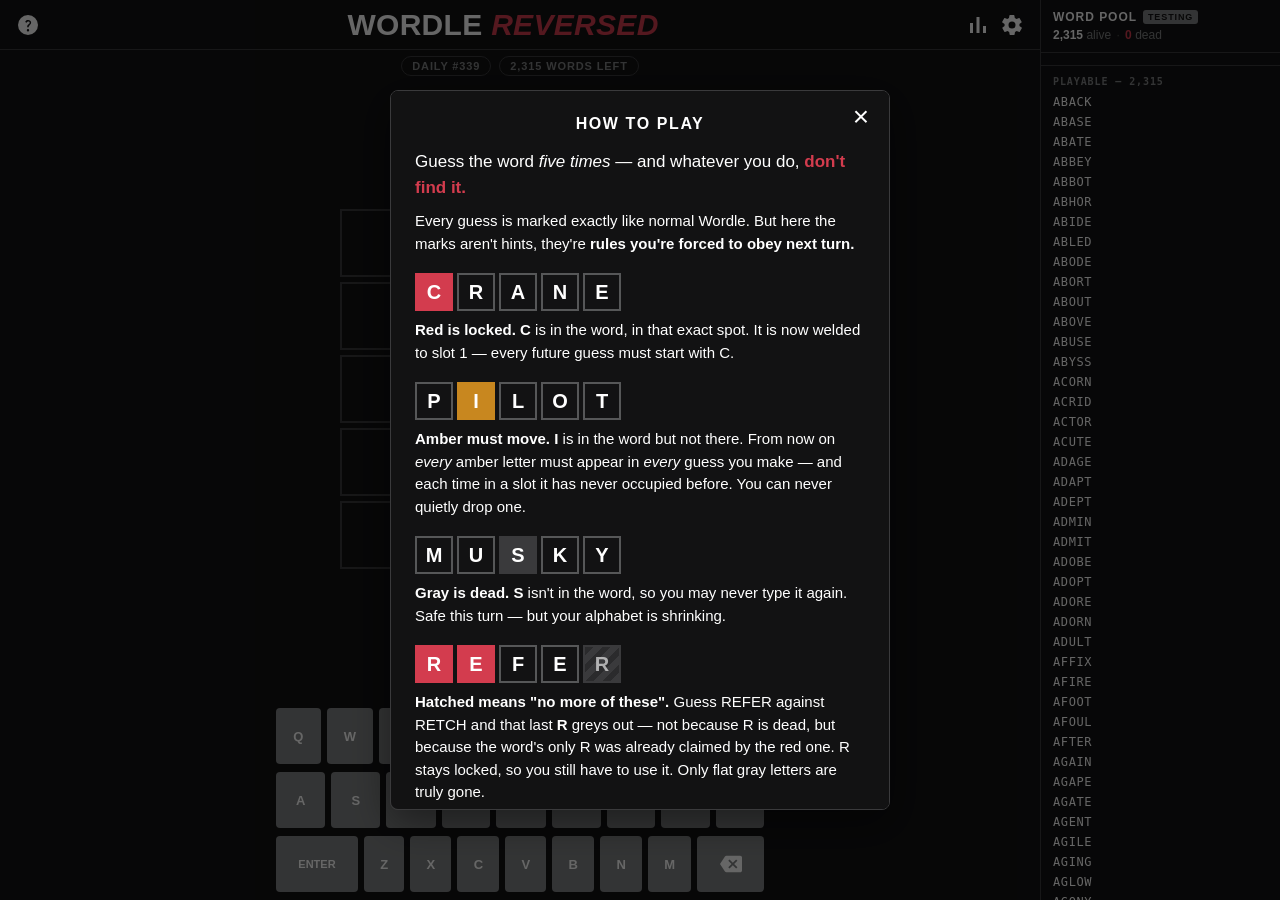
==== eng-us/index.html @ 9c708376 "Initial commit: OMRET, a reverse word game A Wordle clone with the win condition inverted: the goal " ====
<!DOCTYPE html>
<html lang="en-US" data-locale="en-US">
<head>
<meta charset="utf-8">
<meta name="viewport" content="width=device-width, initial-scale=1, viewport-fit=cover, maximum-scale=1">
<meta name="description" content="Wordle Reversed — the goal is to NOT find the word. Survive five guesses without being cornered into the answer.">
<meta name="theme-color" content="#121213">
<title>Wordle Reversed — OMRET</title>
<link rel="stylesheet" href="../css/style.css">
<link rel="alternate" hreflang="pt-BR" href="../pt-br/">
<link rel="alternate" hreflang="en-US" href="../eng-us/">
<link rel="icon" href="data:image/svg+xml,<svg xmlns='http://www.w3.org/2000/svg' viewBox='0 0 32 32'><rect width='32' height='32' rx='4' fill='%23d33c4e'/></svg>">
</head>
<body>

<header class="header">
  <button class="icon-btn" id="btn-help" data-i18n-aria="header.help" data-i18n-title="header.help">
    <svg viewBox="0 0 24 24" aria-hidden="true"><path d="M12 2a10 10 0 100 20 10 10 0 000-20zm0 16.5a1.2 1.2 0 110-2.4 1.2 1.2 0 010 2.4zm1.6-6.1c-.7.5-.9.8-.9 1.4v.4h-1.5v-.5c0-1.2.5-1.9 1.4-2.5.8-.6 1.1-.9 1.1-1.5 0-.7-.5-1.2-1.4-1.2-.8 0-1.4.4-1.7 1.2l-1.4-.6C9.6 7.6 10.6 7 12.1 7c1.7 0 3 1 3 2.5 0 1.2-.6 1.8-1.5 2.4z"/></svg>
  </button>

  <h1 class="title">WORDLE <span>REVERSED</span></h1>

  <div class="header-right">
    <button class="icon-btn" id="btn-stats" data-i18n-aria="header.stats" data-i18n-title="header.stats">
      <svg viewBox="0 0 24 24" aria-hidden="true"><path d="M4 20h3V10H4v10zm6.5 0h3V4h-3v16zm6.5 0h3v-7h-3v7z"/></svg>
    </button>
    <button class="icon-btn" id="btn-settings" data-i18n-aria="header.settings" data-i18n-title="header.settings">
      <svg viewBox="0 0 24 24" aria-hidden="true"><path d="M19.4 13a7.8 7.8 0 000-2l2.1-1.6a.5.5 0 00.1-.6l-2-3.5a.5.5 0 00-.6-.2l-2.5 1a7.3 7.3 0 00-1.7-1l-.4-2.6a.5.5 0 00-.5-.4h-4a.5.5 0 00-.5.4l-.4 2.6a7.3 7.3 0 00-1.7 1l-2.5-1a.5.5 0 00-.6.2l-2 3.5a.5.5 0 00.1.6L4.6 11a7.8 7.8 0 000 2l-2.1 1.6a.5.5 0 00-.1.6l2 3.5a.5.5 0 00.6.2l2.5-1a7.3 7.3 0 001.7 1l.4 2.6a.5.5 0 00.5.4h4a.5.5 0 00.5-.4l.4-2.6a7.3 7.3 0 001.7-1l2.5 1a.5.5 0 00.6-.2l2-3.5a.5.5 0 00-.1-.6L19.4 13zM12 15.5a3.5 3.5 0 110-7 3.5 3.5 0 010 7z"/></svg>
    </button>
  </div>
</header>

<main class="main">
  <div class="status-bar">
    <span class="status-pill" id="status-mode"></span>
    <span class="status-pill" id="status-pool" data-i18n-title="status.poolTitle"></span>
    <span class="pool-delta" id="pool-delta" hidden></span>
  </div>

  <div class="board-wrap">
    <div class="board" id="board" role="grid"></div>
  </div>
</main>

<div class="keyboard" id="keyboard" role="group"></div>

<aside class="wordpanel" id="wordpanel" hidden>
  <div class="wordpanel-head">
    <button class="wp-close" id="wp-close" data-i18n-aria="panel.close">&times;</button>
    <div class="wordpanel-title">
      <span data-i18n="panel.title"></span>
      <span class="wordpanel-tag" data-i18n="panel.tag"></span>
    </div>
    <div class="wordpanel-counts">
      <span class="wp-alive-n" id="wp-alive">0</span> <span data-i18n="panel.alive"></span>
      <span class="wp-sep">·</span>
      <span class="wp-dead-n" id="wp-dead">0</span> <span data-i18n="panel.dead"></span>
    </div>
  </div>
  <div class="wordpanel-list" id="wp-list"></div>
</aside>

<div class="doom-veil" id="doom-veil"></div>
<div class="toaster" id="toaster" role="status" aria-live="polite"></div>

<!-- ── How to play ─────────────────────────────────────────────────────── -->
<div class="modal-backdrop" id="modal-help" hidden>
  <div class="modal" role="dialog" aria-modal="true" aria-labelledby="help-title">
    <button class="modal-close" data-close aria-label="&times;">&times;</button>
    <h2 id="help-title" data-i18n="help.title"></h2>
    <p class="lede" data-i18n-html="help.lede"></p>
    <p data-i18n-html="help.intro"></p>

    <div class="rule">
      <div class="mini-row">
        <div class="mini locked">C</div><div class="mini">R</div><div class="mini">A</div><div class="mini">N</div><div class="mini">E</div>
      </div>
      <p data-i18n-html="help.rule.locked"></p>
    </div>

    <div class="rule">
      <div class="mini-row">
        <div class="mini">P</div><div class="mini required">I</div><div class="mini">L</div><div class="mini">O</div><div class="mini">T</div>
      </div>
      <p data-i18n-html="help.rule.required"></p>
    </div>

    <div class="rule">
      <div class="mini-row">
        <div class="mini">M</div><div class="mini">U</div><div class="mini banned">S</div><div class="mini">K</div><div class="mini">Y</div>
      </div>
      <p data-i18n-html="help.rule.banned"></p>
    </div>

    <div class="rule">
      <div class="mini-row">
        <div class="mini locked">R</div><div class="mini locked">E</div><div class="mini">F</div><div class="mini">E</div><div class="mini spent">R</div>
      </div>
      <p data-i18n-html="help.rule.spent"></p>
    </div>

    <h3 data-i18n="help.loseTitle"></h3>
    <ul class="how-lose">
      <li data-i18n-html="help.lose.found"></li>
      <li data-i18n-html="help.lose.cornered"></li>
    </ul>

    <h3 data-i18n="help.winTitle"></h3>
    <p data-i18n="help.win"></p>

    <p class="tip" data-i18n-html="help.tip"></p>
    <p class="fineprint" data-i18n="help.fineprint"></p>
    <button class="btn-primary" data-close data-i18n="help.cta"></button>
  </div>
</div>

<!-- ── Statistics ──────────────────────────────────────────────────────── -->
<div class="modal-backdrop" id="modal-stats" hidden>
  <div class="modal" role="dialog" aria-modal="true" aria-labelledby="stats-title">
    <button class="modal-close" data-close aria-label="&times;">&times;</button>
    <h2 id="stats-title" data-i18n="stats.title"></h2>

    <div class="stats-row" id="stats-row"></div>

    <h3 data-i18n="stats.distTitle"></h3>
    <p class="dist-note" data-i18n="stats.distNote"></p>
    <div class="dist" id="dist"></div>

    <div class="endgame" id="endgame" hidden>
      <div class="endgame-msg" id="endgame-msg"></div>
      <div class="endgame-actions">
        <div class="countdown" id="countdown" hidden>
          <div class="countdown-label" data-i18n="stats.nextPuzzle"></div>
          <div class="countdown-clock" id="countdown-clock">--:--:--</div>
        </div>
        <button class="btn-share" id="btn-share">
          <span data-i18n="stats.share"></span>
          <svg viewBox="0 0 24 24" aria-hidden="true"><path d="M18 16.1c-.8 0-1.5.3-2 .8l-7.1-4.2c.1-.2.1-.5.1-.7s0-.5-.1-.7L16 7.1c.5.5 1.2.8 2 .8a2.9 2.9 0 100-5.8 2.9 2.9 0 00-2.9 2.9c0 .2 0 .5.1.7L8.1 9.9c-.5-.5-1.2-.8-2-.8a2.9 2.9 0 100 5.8c.8 0 1.5-.3 2-.8l7.2 4.2c-.1.2-.1.4-.1.7 0 1.6 1.3 2.8 2.8 2.8s2.9-1.3 2.9-2.9-1.3-2.8-2.9-2.8z"/></svg>
        </button>
      </div>
      <button class="btn-secondary" id="btn-practice" data-i18n="stats.practice"></button>
    </div>
  </div>
</div>

<!-- ── Settings ────────────────────────────────────────────────────────── -->
<div class="modal-backdrop" id="modal-settings" hidden>
  <div class="modal" role="dialog" aria-modal="true" aria-labelledby="settings-title">
    <button class="modal-close" data-close aria-label="&times;">&times;</button>
    <h2 id="settings-title" data-i18n="settings.title"></h2>

    <div class="setting">
      <div>
        <div class="setting-name" data-i18n="settings.language"></div>
        <div class="setting-desc" data-i18n="settings.languageDesc"></div>
      </div>
      <div class="lang-switch" id="lang-switch"></div>
    </div>

    <div class="setting">
      <div><div class="setting-name" data-i18n="settings.dark"></div></div>
      <button class="switch" id="opt-dark" role="switch"><span></span></button>
    </div>

    <div class="setting">
      <div>
        <div class="setting-name" data-i18n="settings.pool"></div>
        <div class="setting-desc" data-i18n="settings.poolDesc"></div>
      </div>
      <button class="switch" id="opt-pool" role="switch"><span></span></button>
    </div>

    <div class="setting">
      <div>
        <div class="setting-name" data-i18n="settings.common"></div>
        <div class="setting-desc" data-i18n="settings.commonDesc"></div>
      </div>
      <button class="switch" id="opt-common" role="switch"><span></span></button>
    </div>

    <div class="setting">
      <div>
        <div class="setting-name" data-i18n="settings.strict"></div>
        <div class="setting-desc" data-i18n="settings.strictDesc"></div>
      </div>
      <button class="switch" id="opt-strict" role="switch"><span></span></button>
    </div>

    <div class="setting">
      <div>
        <div class="setting-name" data-i18n="settings.wordlist"></div>
        <div class="setting-desc" data-i18n="settings.wordlistDesc"></div>
      </div>
      <button class="switch" id="opt-wordlist" role="switch"><span></span></button>
    </div>

    <div class="setting">
      <div>
        <div class="setting-name" data-i18n="settings.contrast"></div>
        <div class="setting-desc" data-i18n="settings.contrastDesc"></div>
      </div>
      <button class="switch" id="opt-contrast" role="switch"><span></span></button>
    </div>

    <div class="setting">
      <div>
        <div class="setting-name" data-i18n="settings.practice"></div>
        <div class="setting-desc" data-i18n="settings.practiceDesc"></div>
      </div>
      <button class="switch" id="opt-practice" role="switch"><span></span></button>
    </div>

    <p class="fineprint" data-i18n="settings.fineprint"></p>
  </div>
</div>

<script type="module" src="../js/game.js"></script>
</body>
</html>
---- css/style.css ----
/* Wordle Reversed — visual clone of Wordle with an inverted mark palette.
   Red = locked (dangerous), amber = required, gray = spent but safe. */

:root {
  --bg: #121213;
  --fg: #ffffff;
  --fg-dim: #818384;
  --border: #3a3a3c;
  --border-strong: #565758;
  --tile-empty-border: #3a3a3c;
  --tile-filled-border: #565758;
  --key-bg: #818384;
  --key-fg: #ffffff;
  --modal-bg: #121213;
  --overlay: rgba(0, 0, 0, .6);

  /* Inverted marks */
  --locked: #d33c4e;      /* was green — now danger */
  --required: #c8871f;    /* was yellow — now obligation */
  --banned: #3a3a3c;      /* spent */

  --toast-bg: #ffffff;
  --toast-fg: #121213;

  --header-h: 50px;
  --keyboard-h: 200px;
}

:root[data-theme="light"] {
  --bg: #ffffff;
  --fg: #1a1a1b;
  --fg-dim: #787c7e;
  --border: #d3d6da;
  --border-strong: #878a8c;
  --tile-empty-border: #d3d6da;
  --tile-filled-border: #878a8c;
  --key-bg: #d3d6da;
  --key-fg: #1a1a1b;
  --modal-bg: #ffffff;
  --overlay: rgba(255, 255, 255, .7);
  --banned: #787c7e;
  --toast-bg: #1a1a1b;
  --toast-fg: #ffffff;
}

:root[data-contrast="high"] {
  --locked: #f5793a;
  --required: #85c0f9;
}

* { box-sizing: border-box; }

html, body {
  height: 100%;
  margin: 0;
  overflow: hidden;
}

body {
  background: var(--bg);
  color: var(--fg);
  font-family: "Helvetica Neue", Helvetica, Arial, sans-serif;
  display: flex;
  flex-direction: column;
  -webkit-tap-highlight-color: transparent;
  -webkit-font-smoothing: antialiased;
}

/* ── Header ──────────────────────────────────────────────────────────── */

.header {
  height: var(--header-h);
  flex: 0 0 auto;
  display: flex;
  align-items: center;
  justify-content: space-between;
  padding: 0 12px;
  border-bottom: 1px solid var(--border);
}

.title {
  font-family: "Helvetica Neue", Arial, sans-serif;
  font-weight: 700;
  font-size: clamp(18px, 5.5vw, 30px);
  letter-spacing: .01em;
  margin: 0;
  white-space: nowrap;
  pointer-events: none;
}

.title span {
  color: var(--locked);
  font-style: italic;
}

.header-right { display: flex; gap: 2px; }

.icon-btn {
  background: none;
  border: 0;
  padding: 4px;
  cursor: pointer;
  color: var(--fg);
  display: grid;
  place-items: center;
  border-radius: 4px;
}

.icon-btn:hover { background: color-mix(in srgb, var(--fg) 12%, transparent); }
.icon-btn svg { width: 24px; height: 24px; fill: currentColor; }

/* ── Main / board ────────────────────────────────────────────────────── */

.main {
  flex: 1 1 auto;
  display: flex;
  flex-direction: column;
  align-items: center;
  justify-content: center;
  min-height: 0;
  overflow: hidden;
}

.status-bar {
  display: flex;
  gap: 8px;
  align-items: center;
  padding: 6px 0 2px;
  flex: 0 0 auto;
}

.status-pill {
  font-size: 11px;
  font-weight: 700;
  letter-spacing: .08em;
  text-transform: uppercase;
  color: var(--fg-dim);
  border: 1px solid var(--border);
  border-radius: 999px;
  padding: 3px 10px;
}

/* The pool counter escalates as the trap closes: colour, weight, size and
   pulse all ramp up together so peripheral vision catches it. */
#status-pool {
  transition: color .3s, border-color .3s, background-color .3s, transform .2s;
}

#status-pool[data-level="caution"] {
  color: var(--required);
  border-color: color-mix(in srgb, var(--required) 55%, transparent);
}

#status-pool[data-level="warn"] {
  color: #fff;
  background: color-mix(in srgb, var(--required) 80%, transparent);
  border-color: var(--required);
}

#status-pool[data-level="danger"] {
  color: #fff;
  background: var(--locked);
  border-color: var(--locked);
  font-size: 12px;
  animation: pool-pulse 1.4s ease-in-out infinite;
}

#status-pool[data-level="critical"] {
  color: #fff;
  background: var(--locked);
  border-color: var(--locked);
  font-size: 13px;
  letter-spacing: .1em;
  padding: 4px 14px;
  animation: pool-pulse .7s ease-in-out infinite;
}

@keyframes pool-pulse {
  0%, 100% { box-shadow: 0 0 0 0 color-mix(in srgb, var(--locked) 70%, transparent); }
  50%      { box-shadow: 0 0 0 7px color-mix(in srgb, var(--locked) 0%, transparent); }
}

/* Bump the pill when the number changes. */
#status-pool.bump { animation: pool-bump .45s ease; }

@keyframes pool-bump {
  0%   { transform: scale(1); }
  35%  { transform: scale(1.22); }
  100% { transform: scale(1); }
}

/* "−1,983" floats up beside the pill, showing what the last guess destroyed. */
.pool-delta {
  font-size: 12px;
  font-weight: 700;
  color: var(--locked);
  animation: delta-float 1.6s ease forwards;
  pointer-events: none;
  white-space: nowrap;
}

.pool-delta[hidden] { display: none; }

@keyframes delta-float {
  0%   { opacity: 0; transform: translateY(4px); }
  15%  { opacity: 1; transform: translateY(0); }
  70%  { opacity: 1; transform: translateY(-2px); }
  100% { opacity: 0; transform: translateY(-10px); }
}

.status-pill.danger {
  color: var(--locked);
  border-color: var(--locked);
}

.board-wrap {
  flex: 1 1 auto;
  display: flex;
  align-items: center;
  justify-content: center;
  width: 100%;
  padding: 8px;
  min-height: 0;
  overflow: hidden;
}

.board {
  display: grid;
  grid-template-rows: repeat(var(--rows, 5), 1fr);
  gap: 5px;
  padding: 8px;
}

.row {
  display: grid;
  grid-template-columns: repeat(5, 1fr);
  gap: 5px;
}

.tile {
  width: 100%;
  aspect-ratio: 1;
  display: grid;
  place-items: center;
  font-size: clamp(20px, 7vw, 32px);
  font-weight: 700;
  text-transform: uppercase;
  line-height: 1;
  user-select: none;
  color: var(--fg);
  border: 2px solid var(--tile-empty-border);
  background: transparent;
  transition: border-color .1s, background-color .1s;
}

.tile[data-state="filled"] {
  border-color: var(--tile-filled-border);
  animation: pop .1s ease-in-out;
}

.tile[data-state="locked"]   { background: var(--locked);   border-color: var(--locked);   color: #fff; }
.tile[data-state="required"] { background: var(--required); border-color: var(--required); color: #fff; }
.tile[data-state="banned"]   { background: var(--banned);   border-color: var(--banned);   color: #fff; }

/* Gray, but the letter is NOT dead — it just has no further copies in the
   solution. Hatched so it can't be mistaken for an eliminated letter. */
.tile[data-state="spent"] {
  border-color: var(--banned);
  color: color-mix(in srgb, var(--fg) 62%, transparent);
  background:
    repeating-linear-gradient(
      -45deg,
      var(--banned) 0 6px,
      color-mix(in srgb, var(--banned) 62%, transparent) 6px 12px
    );
}

/* A green letter carried forward into a future row: pinned, uneditable. */
.tile[data-state="pinned"] {
  border-color: var(--locked);
  color: var(--locked);
  background: color-mix(in srgb, var(--locked) 14%, transparent);
  position: relative;
}

.tile[data-state="pinned"]::after {
  content: "";
  position: absolute;
  top: 3px; right: 3px;
  width: 5px; height: 5px;
  border-radius: 50%;
  background: var(--locked);
  opacity: .8;
}

@keyframes pop {
  from { transform: scale(.9); opacity: 0; }
  40%  { transform: scale(1.06); opacity: 1; }
  to   { transform: scale(1); }
}

.tile.flip { animation: flip .5s ease forwards; }

@keyframes flip {
  0%   { transform: rotateX(0); }
  45%  { transform: rotateX(90deg); }
  55%  { transform: rotateX(90deg); }
  100% { transform: rotateX(0); }
}

.row.shake { animation: shake .6s; }

@keyframes shake {
  10%, 90% { transform: translateX(-1px); }
  20%, 80% { transform: translateX(2px); }
  30%, 50%, 70% { transform: translateX(-4px); }
  40%, 60% { transform: translateX(4px); }
}

.tile.bounce { animation: bounce .8s; }

@keyframes bounce {
  0%, 20%   { transform: translateY(0); }
  40%       { transform: translateY(-24px); }
  50%       { transform: translateY(4px); }
  60%       { transform: translateY(-12px); }
  80%       { transform: translateY(2px); }
  100%      { transform: translateY(0); }
}

/* ── Keyboard ────────────────────────────────────────────────────────── */

.keyboard {
  flex: 0 0 auto;
  height: var(--keyboard-h);
  display: flex;
  flex-direction: column;
  justify-content: flex-start;
  gap: 8px;
  padding: 8px 6px max(8px, env(safe-area-inset-bottom));
  max-width: 500px;
  width: 100%;
  margin: 0 auto;
}

.kb-row {
  display: flex;
  gap: 6px;
  justify-content: center;
  flex: 1 1 0;
  touch-action: manipulation;
}

.key {
  flex: 1 1 auto;
  min-width: 0;
  border: 0;
  border-radius: 4px;
  background: var(--key-bg);
  color: var(--key-fg);
  font-family: inherit;
  font-weight: 700;
  font-size: clamp(11px, 3.4vw, 13px);
  text-transform: uppercase;
  cursor: pointer;
  user-select: none;
  display: grid;
  place-items: center;
  transition: background-color .15s, color .15s, opacity .15s;
}

.key.wide { flex: 1.6 1 auto; font-size: 11px; }
.key:active { transform: scale(.96); }
.key svg { width: 22px; height: 22px; fill: currentColor; }

.key[data-state="locked"]   { background: var(--locked);   color: #fff; }
.key[data-state="required"] { background: var(--required); color: #fff; }

.key[data-state="banned"] {
  background: var(--banned);
  color: color-mix(in srgb, #fff 45%, transparent);
  position: relative;
}

/* Pressing a dead letter: the key refuses, flashing danger-red and shaking.
   Nothing is entered into the row. */
.key.reject {
  animation: key-reject .4s ease;
  z-index: 1;
}

@keyframes key-reject {
  0%   { transform: translateX(0);    background-color: var(--locked); box-shadow: 0 0 0 3px var(--locked); }
  20%  { transform: translateX(-5px); background-color: var(--locked); box-shadow: 0 0 0 3px var(--locked); }
  40%  { transform: translateX(5px);  background-color: var(--locked); box-shadow: 0 0 0 3px var(--locked); }
  60%  { transform: translateX(-3px); background-color: var(--locked); box-shadow: 0 0 0 2px var(--locked); }
  80%  { transform: translateX(3px);  background-color: var(--locked); box-shadow: 0 0 0 1px var(--locked); }
  100% { transform: translateX(0);    background-color: var(--banned); box-shadow: none; }
}

/* The row flinches too, so the cue is visible even when the player's eyes are
   on the board rather than the keyboard. */
.row.reject { animation: row-reject .3s ease; }

@keyframes row-reject {
  0%, 100% { transform: translateX(0); }
  25%      { transform: translateX(-3px); }
  75%      { transform: translateX(3px); }
}

.key[data-state="banned"]::after {
  content: "";
  position: absolute;
  left: 18%; right: 18%;
  height: 2px;
  background: currentColor;
  opacity: .7;
  transform: rotate(-12deg);
}

/* ── The trap closing ────────────────────────────────────────────────── */

/* Red closes in from the edges as the forced word is spelled out. */
.doom-veil {
  position: fixed;
  inset: 0;
  z-index: 20;
  pointer-events: none;
  opacity: 0;
  transition: opacity 1.1s ease;
  background: radial-gradient(
    ellipse at center,
    transparent 30%,
    color-mix(in srgb, var(--locked) 12%, transparent) 62%,
    color-mix(in srgb, var(--locked) 52%, transparent) 100%
  );
}

.doom-veil.on { opacity: 1; }

/* Each letter is slammed into place. */
.tile.slam { animation: slam .3s cubic-bezier(.2, .8, .3, 1.3); }

@keyframes slam {
  0%   { transform: scale(2.4); opacity: 0; filter: blur(3px); }
  55%  { transform: scale(.88); opacity: 1; filter: blur(0); }
  75%  { transform: scale(1.06); }
  100% { transform: scale(1); }
}

/* The board takes the hit. */
.board.jolt { animation: jolt .17s ease; }

@keyframes jolt {
  0%, 100% { transform: translateY(0); }
  35%      { transform: translateY(4px); }
  70%      { transform: translateY(-3px); }
}

/* Then the letters turn, one by one. */
.tile.doom {
  background: var(--locked);
  border-color: var(--locked);
  color: #fff;
  animation: doom-turn .42s ease;
  box-shadow: 0 0 20px color-mix(in srgb, var(--locked) 65%, transparent);
}

@keyframes doom-turn {
  0%   { transform: rotateX(0); }
  50%  { transform: rotateX(90deg); }
  100% { transform: rotateX(0); }
}

.row.doom-pulse { animation: doom-pulse 1.15s ease-in-out 2; }

@keyframes doom-pulse {
  0%, 100% { transform: scale(1);     filter: brightness(1); }
  50%      { transform: scale(1.045); filter: brightness(1.4); }
}

/* ── Toasts ──────────────────────────────────────────────────────────── */

.toaster {
  position: fixed;
  top: calc(var(--header-h) + 12px);
  left: 50%;
  transform: translateX(-50%);
  display: flex;
  flex-direction: column;
  align-items: center;
  gap: 8px;
  z-index: 40;
  pointer-events: none;
  width: max-content;
  max-width: min(90vw, 420px);
}

.toast {
  background: var(--toast-bg);
  color: var(--toast-fg);
  font-size: 14px;
  font-weight: 700;
  padding: 12px 16px;
  border-radius: 4px;
  text-align: center;
  animation: toast-in .12s ease;
  box-shadow: 0 4px 18px rgba(0, 0, 0, .35);
}

.toast.fade { opacity: 0; transition: opacity .3s; }
.toast b { color: var(--locked); }

@keyframes toast-in {
  from { opacity: 0; transform: translateY(-6px); }
  to   { opacity: 1; transform: none; }
}

/* ── Modals ──────────────────────────────────────────────────────────── */

.modal-backdrop {
  position: fixed;
  inset: 0;
  background: var(--overlay);
  display: grid;
  place-items: center;
  z-index: 50;
  padding: 16px;
  animation: fade-in .15s ease;
}

.modal-backdrop[hidden] { display: none; }

@keyframes fade-in { from { opacity: 0; } to { opacity: 1; } }

.modal {
  background: var(--modal-bg);
  color: var(--fg);
  border: 1px solid var(--border);
  border-radius: 8px;
  width: min(500px, 100%);
  max-height: min(90vh, 720px);
  overflow-y: auto;
  padding: 16px 24px 28px;
  position: relative;
  animation: modal-in .2s cubic-bezier(.2, .9, .3, 1.2);
  box-shadow: 0 12px 40px rgba(0, 0, 0, .45);
}

@keyframes modal-in {
  from { opacity: 0; transform: translateY(24px) scale(.97); }
  to   { opacity: 1; transform: none; }
}

.modal-close {
  position: absolute;
  top: 8px; right: 12px;
  background: none;
  border: 0;
  color: var(--fg);
  font-size: 28px;
  line-height: 1;
  cursor: pointer;
  padding: 4px 8px;
}

.modal h2 {
  text-align: center;
  font-size: 16px;
  letter-spacing: .1em;
  text-transform: uppercase;
  margin: 8px 0 16px;
}

.modal h3 {
  font-size: 13px;
  letter-spacing: .08em;
  text-transform: uppercase;
  margin: 22px 0 8px;
  border-top: 1px solid var(--border);
  padding-top: 14px;
}

.modal p, .modal li { font-size: 15px; line-height: 1.5; margin: 10px 0; }

.lede { font-size: 17px !important; font-weight: 500; }
.lede strong { color: var(--locked); }

.rule { margin: 18px 0; }
.rule p { margin: 8px 0 0; }

.mini-row { display: flex; gap: 4px; }

.mini {
  width: 38px; height: 38px;
  display: grid;
  place-items: center;
  font-weight: 700;
  font-size: 20px;
  border: 2px solid var(--tile-filled-border);
}

.mini.locked   { background: var(--locked);   border-color: var(--locked);   color: #fff; }
.mini.required { background: var(--required); border-color: var(--required); color: #fff; }
.mini.banned   { background: var(--banned);   border-color: var(--banned);   color: #fff; }

.mini.spent {
  border-color: var(--banned);
  color: color-mix(in srgb, var(--fg) 62%, transparent);
  background: repeating-linear-gradient(
    -45deg,
    var(--banned) 0 6px,
    color-mix(in srgb, var(--banned) 62%, transparent) 6px 12px
  );
}

.how-lose { padding-left: 20px; margin: 8px 0; }
.how-lose li { margin: 8px 0; }

.tip {
  border-left: 3px solid var(--required);
  padding-left: 12px;
  color: var(--fg-dim);
}

.fineprint { font-size: 12px !important; color: var(--fg-dim); text-align: center; }

.btn-primary, .btn-secondary, .btn-share {
  display: block;
  width: 100%;
  margin-top: 16px;
  padding: 14px;
  border: 0;
  border-radius: 4px;
  font-family: inherit;
  font-size: 15px;
  font-weight: 700;
  text-transform: uppercase;
  letter-spacing: .05em;
  cursor: pointer;
  background: var(--locked);
  color: #fff;
}

.btn-secondary { background: transparent; color: var(--fg-dim); border: 1px solid var(--border); }

.btn-share {
  width: auto;
  margin: 0;
  display: inline-flex;
  align-items: center;
  gap: 8px;
  padding: 14px 22px;
}

.btn-share svg { width: 18px; height: 18px; fill: currentColor; }

/* ── Stats ───────────────────────────────────────────────────────────── */

.stats-row { display: flex; justify-content: center; gap: 4px; }

.stat { flex: 1; text-align: center; }
.stat-num { font-size: 32px; font-weight: 400; line-height: 1.1; }
.stat-label { font-size: 12px; line-height: 1.2; color: var(--fg-dim); }

.dist-note { font-size: 12px !important; color: var(--fg-dim); margin-top: -4px !important; }
.dist { display: flex; flex-direction: column; gap: 4px; }

.dist-line { display: flex; align-items: center; gap: 6px; font-size: 14px; }
.dist-line > span:first-child { width: 14px; text-align: right; }

.dist-bar {
  background: var(--border);
  color: #fff;
  font-weight: 700;
  font-size: 13px;
  padding: 2px 8px;
  min-width: 22px;
  text-align: right;
  transition: width .4s ease;
}

.dist-bar.current { background: var(--locked); }

.endgame { border-top: 1px solid var(--border); margin-top: 20px; padding-top: 16px; }

.endgame-msg {
  text-align: center;
  font-size: 15px;
  line-height: 1.5;
  margin-bottom: 14px;
}

.endgame-msg strong { color: var(--locked); text-transform: uppercase; letter-spacing: .05em; }

.endgame-actions {
  display: flex;
  align-items: center;
  justify-content: center;
  gap: 16px;
}

.countdown { text-align: center; }
.countdown-label { font-size: 12px; text-transform: uppercase; letter-spacing: .05em; color: var(--fg-dim); }
.countdown-clock { font-size: 26px; font-variant-numeric: tabular-nums; }

/* ── Settings ────────────────────────────────────────────────────────── */

.setting {
  display: flex;
  align-items: center;
  justify-content: space-between;
  gap: 16px;
  padding: 14px 0;
  border-bottom: 1px solid var(--border);
}

.setting-name { font-size: 15px; }
.setting-desc { font-size: 12px; color: var(--fg-dim); margin-top: 2px; }

.switch {
  flex: 0 0 auto;
  width: 44px; height: 24px;
  border-radius: 999px;
  border: 0;
  background: var(--border-strong);
  position: relative;
  cursor: pointer;
  transition: background-color .15s;
}

.switch span {
  position: absolute;
  top: 2px; left: 2px;
  width: 20px; height: 20px;
  border-radius: 50%;
  background: #fff;
  transition: transform .15s;
}

.lang-switch { display: flex; gap: 6px; flex: 0 0 auto; }

.lang-chip {
  font-size: 11px;
  font-weight: 700;
  letter-spacing: .08em;
  padding: 7px 11px;
  border: 1px solid var(--border);
  border-radius: 999px;
  color: var(--fg-dim);
  text-decoration: none;
  cursor: pointer;
  transition: color .15s, border-color .15s, background-color .15s;
}

.lang-chip:hover { color: var(--fg); border-color: var(--border-strong); }

.lang-chip[aria-current="true"] {
  background: var(--locked);
  border-color: var(--locked);
  color: #fff;
  cursor: default;
}

.switch[aria-checked="true"] { background: var(--locked); }
.switch[aria-checked="true"] span { transform: translateX(20px); }

/* ── Word pool panel (testing aid) ───────────────────────────────────── */

.wordpanel {
  position: fixed;
  top: 0; right: 0; bottom: 0;
  width: var(--panel-w, 240px);
  border-left: 1px solid var(--border);
  background: var(--bg);
  display: flex;
  flex-direction: column;
  z-index: 30;
  font-size: 12px;
}

.wordpanel[hidden] { display: none; }

body.with-panel { padding-right: var(--panel-w, 240px); }

.wordpanel-head {
  flex: 0 0 auto;
  padding: 10px 12px;
  border-bottom: 1px solid var(--border);
}

.wordpanel-title {
  font-weight: 700;
  font-size: 12px;
  letter-spacing: .08em;
  text-transform: uppercase;
  display: flex;
  align-items: center;
  gap: 6px;
}

.wordpanel-tag {
  font-size: 9px;
  letter-spacing: .1em;
  color: var(--bg);
  background: var(--fg-dim);
  border-radius: 3px;
  padding: 2px 5px;
}

.wordpanel-counts {
  margin-top: 4px;
  color: var(--fg-dim);
  font-variant-numeric: tabular-nums;
}

.wp-alive-n { color: var(--fg); font-weight: 700; }
.wp-dead-n { color: var(--locked); font-weight: 700; }
.wp-sep { opacity: .5; margin: 0 2px; }

.wordpanel-list {
  flex: 1 1 auto;
  overflow-y: auto;
  overscroll-behavior: contain;
  padding: 6px 0 24px;
  font-family: ui-monospace, SFMono-Regular, Menlo, Consolas, monospace;
  line-height: 1.5;
  content-visibility: auto;
}

.wp-word {
  padding: 1px 12px;
  text-transform: uppercase;
  letter-spacing: .05em;
  color: var(--fg);
}

/* Killed by the most recent guess — flare red before settling. */
.wp-word.just-died {
  color: var(--locked);
  text-decoration: line-through;
  background: color-mix(in srgb, var(--locked) 18%, transparent);
  animation: wp-die .9s ease forwards;
}

@keyframes wp-die {
  0%   { background-color: color-mix(in srgb, var(--locked) 45%, transparent); }
  100% { background-color: transparent; }
}

.wp-word.dead {
  color: var(--fg-dim);
  text-decoration: line-through;
  opacity: .45;
}

.wp-word.solution-hint { font-weight: 700; }

.wp-group {
  padding: 8px 12px 3px;
  font-size: 10px;
  font-weight: 700;
  letter-spacing: .09em;
  text-transform: uppercase;
  color: var(--fg-dim);
  border-top: 1px solid var(--border);
  margin-top: 6px;
  position: sticky;
  top: 0;
  background: var(--bg);
}

.wp-close {
  display: none;
  position: absolute;
  top: 6px; right: 8px;
  background: none;
  border: 0;
  color: var(--fg);
  font-size: 26px;
  line-height: 1;
  padding: 2px 8px;
  cursor: pointer;
}

/* ── Responsive ──────────────────────────────────────────────────────── */

/* Phones and small tablets: the pool becomes a bottom sheet you pull up by
   tapping the "N words left" pill, so the info is still reachable without
   stealing width from the board. */
@media (max-width: 900px) {
  body.with-panel { padding-right: 0; }

  .wordpanel {
    top: auto;
    left: 0; right: 0; bottom: 0;
    width: 100%;
    height: min(62vh, 440px);
    border-left: 0;
    border-top: 1px solid var(--border);
    border-radius: 14px 14px 0 0;
    box-shadow: 0 -10px 34px rgba(0, 0, 0, .45);
    transform: translateY(100%);
    transition: transform .25s ease;
    z-index: 45;
  }

  .wordpanel.open { transform: translateY(0); }

  .wordpanel-head { position: relative; padding-top: 14px; }
  .wp-close { display: block; }

  /* Grab handle, so it reads as a sheet. */
  .wordpanel-head::before {
    content: "";
    position: absolute;
    top: 6px; left: 50%;
    transform: translateX(-50%);
    width: 34px; height: 4px;
    border-radius: 2px;
    background: var(--border-strong);
  }

  /* Signal that the counter opens the sheet. */
  body.with-panel #status-pool { cursor: pointer; }
  body.with-panel #status-pool::after { content: " ▾"; opacity: .7; }
}

/* Short landscape phones: stack board and keyboard side by side instead of
   vertically, otherwise six rows have nowhere to go. */
@media (max-height: 520px) and (orientation: landscape) {
  :root { --header-h: 40px; --keyboard-h: 150px; }

  body {
    display: grid;
    grid-template-columns: minmax(0, 1fr) minmax(250px, 44%);
    grid-template-rows: var(--header-h) minmax(0, 1fr);
  }

  .header { grid-column: 1 / -1; }
  .main { grid-column: 1; grid-row: 2; min-height: 0; }

  .keyboard {
    grid-column: 2;
    grid-row: 2;
    align-self: center;
    height: var(--keyboard-h);
    padding: 6px 8px;
  }

  .status-bar { padding: 2px 0 0; }
  .toaster { top: calc(var(--header-h) + 6px); }
  .title { font-size: 17px; }

  /* No room for a sheet on top of all this — and no affordance promising one. */
  .wordpanel { display: none !important; }
  body.with-panel #status-pool { cursor: default; }
  body.with-panel #status-pool::after { content: none; }
}

@media (max-height: 680px) {
  :root { --keyboard-h: 170px; }
}

@media (max-width: 380px) {
  .modal { padding: 16px 16px 24px; }
  .mini { width: 32px; height: 32px; font-size: 17px; }
}

@media (prefers-reduced-motion: reduce) {
  *, *::before, *::after {
    animation-duration: .01ms !important;
    animation-iteration-count: 1 !important;
    transition-duration: .01ms !important;
  }
}
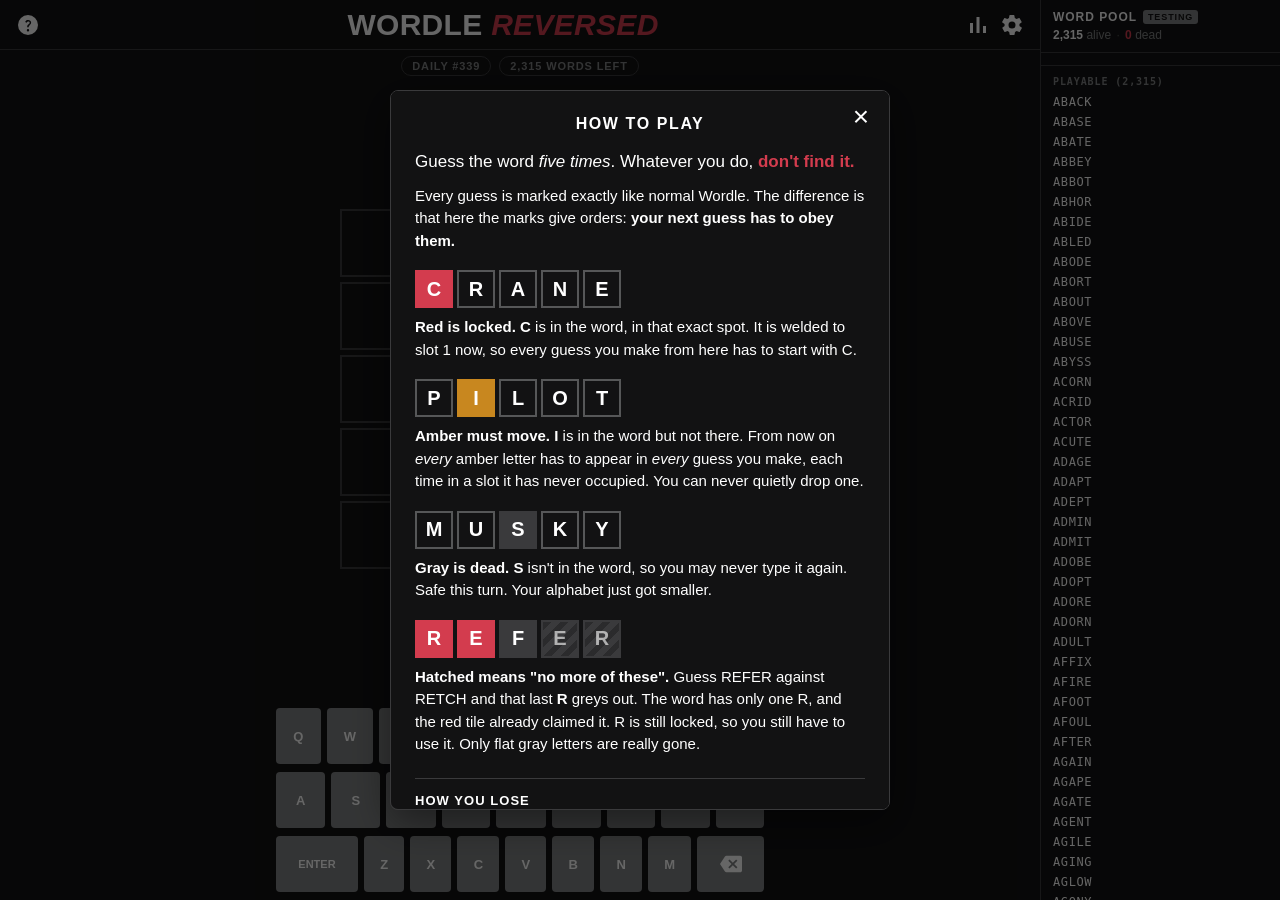
==== commit 84e4527f: "Localise the tutorial, plainer copy, red pulse on the answer The "how to play" examples were hardcod" ====
--- a/eng-us/index.html
+++ b/eng-us/index.html
@@ -72,30 +72,22 @@
     <p data-i18n-html="help.intro"></p>
 
     <div class="rule">
-      <div class="mini-row">
-        <div class="mini locked">C</div><div class="mini">R</div><div class="mini">A</div><div class="mini">N</div><div class="mini">E</div>
-      </div>
+      <div class="mini-row" data-example="locked"></div>
       <p data-i18n-html="help.rule.locked"></p>
     </div>
 
     <div class="rule">
-      <div class="mini-row">
-        <div class="mini">P</div><div class="mini required">I</div><div class="mini">L</div><div class="mini">O</div><div class="mini">T</div>
-      </div>
+      <div class="mini-row" data-example="required"></div>
       <p data-i18n-html="help.rule.required"></p>
     </div>
 
     <div class="rule">
-      <div class="mini-row">
-        <div class="mini">M</div><div class="mini">U</div><div class="mini banned">S</div><div class="mini">K</div><div class="mini">Y</div>
-      </div>
+      <div class="mini-row" data-example="banned"></div>
       <p data-i18n-html="help.rule.banned"></p>
     </div>
 
     <div class="rule">
-      <div class="mini-row">
-        <div class="mini locked">R</div><div class="mini locked">E</div><div class="mini">F</div><div class="mini">E</div><div class="mini spent">R</div>
-      </div>
+      <div class="mini-row" data-example="spent"></div>
       <p data-i18n-html="help.rule.spent"></p>
     </div>
 
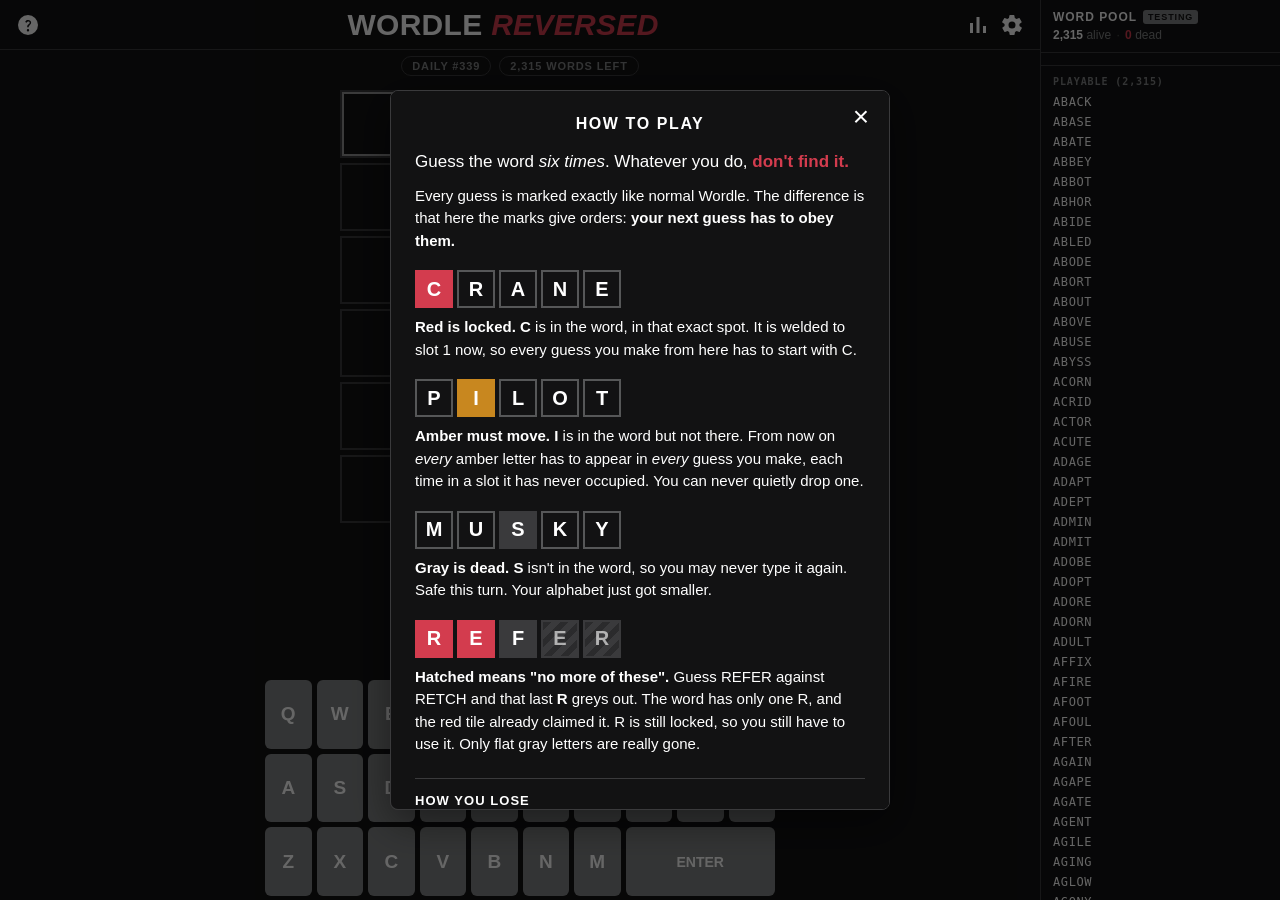
==== commit 84bbc8c4: "Beat the cache on deploy, celebrate the win, add link previews Cache. GitHub Pages serves everything" ====
--- a/eng-us/index.html
+++ b/eng-us/index.html
@@ -1,14 +1,35 @@
 <!DOCTYPE html>
-<html lang="en-US" data-locale="en-US">
+<html lang="en-US" data-locale="en-US" data-version="bf07a35b01">
 <head>
 <meta charset="utf-8">
 <meta name="viewport" content="width=device-width, initial-scale=1, viewport-fit=cover, maximum-scale=1">
-<meta name="description" content="Wordle Reversed — the goal is to NOT find the word. Survive five guesses without being cornered into the answer.">
+<meta name="description" content="Wordle Reversed: the goal is to NOT find the word. Survive six guesses without being cornered into the answer.">
 <meta name="theme-color" content="#121213">
 <title>Wordle Reversed — OMRET</title>
-<link rel="stylesheet" href="../css/style.css">
-<link rel="alternate" hreflang="pt-BR" href="../pt-br/">
-<link rel="alternate" hreflang="en-US" href="../eng-us/">
+
+<link rel="canonical" href="https://azevedev.github.io/omret/eng-us/">
+<link rel="alternate" hreflang="pt-BR" href="https://azevedev.github.io/omret/pt-br/">
+<link rel="alternate" hreflang="en-US" href="https://azevedev.github.io/omret/eng-us/">
+<link rel="alternate" hreflang="x-default" href="https://azevedev.github.io/omret/">
+
+<meta property="og:type" content="website">
+<meta property="og:site_name" content="OMRET">
+<meta property="og:locale" content="en_US">
+<meta property="og:title" content="Wordle Reversed: the word game where you have to miss">
+<meta property="og:description" content="Wordle Reversed: the goal is to NOT find the word. Survive six guesses without being cornered into the answer.">
+<meta property="og:url" content="https://azevedev.github.io/omret/eng-us/">
+<meta property="og:image" content="https://azevedev.github.io/omret/assets/og-en.jpg?v=bf07a35b01">
+<meta property="og:image:type" content="image/jpeg">
+<meta property="og:image:width" content="1200">
+<meta property="og:image:height" content="630">
+<meta property="og:image:alt" content="Wordle Reversed. Red locks the letter, amber forces it to move, gray kills it.">
+
+<meta name="twitter:card" content="summary_large_image">
+<meta name="twitter:title" content="Wordle Reversed: the word game where you have to miss">
+<meta name="twitter:description" content="Wordle Reversed: the goal is to NOT find the word. Survive six guesses without being cornered into the answer.">
+<meta name="twitter:image" content="https://azevedev.github.io/omret/assets/og-en.jpg?v=bf07a35b01">
+
+<link rel="stylesheet" href="../css/style.css?v=bf07a35b01">
 <link rel="icon" href="data:image/svg+xml,<svg xmlns='http://www.w3.org/2000/svg' viewBox='0 0 32 32'><rect width='32' height='32' rx='4' fill='%23d33c4e'/></svg>">
 </head>
 <body>
@@ -119,6 +140,10 @@
     <div class="dist" id="dist"></div>
 
     <div class="endgame" id="endgame" hidden>
+      <div class="dodged" id="dodged" hidden>
+        <div class="dodged-caption" id="dodged-caption"></div>
+        <div class="dodged-tiles" id="dodged-tiles"></div>
+      </div>
       <div class="endgame-msg" id="endgame-msg"></div>
       <div class="endgame-actions">
         <div class="countdown" id="countdown" hidden>
@@ -206,6 +231,6 @@
   </div>
 </div>
 
-<script type="module" src="../js/game.js"></script>
+<script type="module" src="../js/game.js?v=bf07a35b01"></script>
 </body>
 </html>
--- a/css/style.css
+++ b/css/style.css
@@ -18,12 +18,14 @@
   --locked: #d33c4e;      /* was green — now danger */
   --required: #c8871f;    /* was yellow — now obligation */
   --banned: #3a3a3c;      /* spent */
+  --safe: #57a85f;        /* winning only, so green never means "correct" */
 
   --toast-bg: #ffffff;
   --toast-fg: #121213;
 
   --header-h: 50px;
-  --keyboard-h: 200px;
+  --keyboard-h: 224px;
+  --key-gap: 5px;
 }
 
 :root[data-theme="light"] {
@@ -116,7 +118,7 @@
   display: flex;
   flex-direction: column;
   align-items: center;
-  justify-content: center;
+  justify-content: flex-start;
   min-height: 0;
   overflow: hidden;
 }
@@ -216,10 +218,10 @@
 .board-wrap {
   flex: 1 1 auto;
   display: flex;
-  align-items: center;
+  align-items: flex-start;
   justify-content: center;
   width: 100%;
-  padding: 8px;
+  padding: 4px 8px 8px;
   min-height: 0;
   overflow: hidden;
 }
@@ -275,7 +277,26 @@
     );
 }
 
-/* A green letter carried forward into a future row: pinned, uneditable. */
+/* Where the next letter will land. An inset rule rather than an outer border,
+   so the tile doesn't shift or grow as the cursor moves along the row. */
+.tile[data-cursor="true"] {
+  box-shadow: inset 0 0 0 2px color-mix(in srgb, var(--fg) 55%, transparent);
+}
+
+.tile[data-cursor="true"][data-state="placeholder"] {
+  box-shadow: inset 0 0 0 2px color-mix(in srgb, var(--locked) 70%, transparent);
+}
+
+/* A locked slot the player hasn't reached yet: shows which letter it wants,
+   ghosted, so they can see what to press before they get there. */
+.tile[data-state="placeholder"] {
+  border-color: color-mix(in srgb, var(--locked) 35%, var(--tile-empty-border));
+  color: color-mix(in srgb, var(--locked) 42%, transparent);
+  background: color-mix(in srgb, var(--locked) 5%, transparent);
+  position: relative;
+}
+
+/* A locked letter the player has now pressed. */
 .tile[data-state="pinned"] {
   border-color: var(--locked);
   color: var(--locked);
@@ -283,7 +304,8 @@
   position: relative;
 }
 
-.tile[data-state="pinned"]::after {
+.tile[data-state="pinned"]::after,
+.tile[data-state="placeholder"]::after {
   content: "";
   position: absolute;
   top: 3px; right: 3px;
@@ -293,6 +315,8 @@
   opacity: .8;
 }
 
+.tile[data-state="placeholder"]::after { opacity: .4; }
+
 @keyframes pop {
   from { transform: scale(.9); opacity: 0; }
   40%  { transform: scale(1.06); opacity: 1; }
@@ -336,31 +360,33 @@
   display: flex;
   flex-direction: column;
   justify-content: flex-start;
-  gap: 8px;
-  padding: 8px 6px max(8px, env(safe-area-inset-bottom));
-  max-width: 500px;
+  gap: var(--key-gap);
+  /* Thin side padding so the keys reach the edges of a phone screen. */
+  padding: 4px var(--key-gap) max(4px, env(safe-area-inset-bottom));
+  max-width: 520px;
   width: 100%;
   margin: 0 auto;
 }
 
+/* Ten columns per row. ENTER spans the last three, so every row shares the
+   same column edges instead of drifting out of alignment. */
 .kb-row {
-  display: flex;
-  gap: 6px;
-  justify-content: center;
+  display: grid;
+  grid-template-columns: repeat(10, 1fr);
+  gap: var(--key-gap);
   flex: 1 1 0;
   touch-action: manipulation;
 }
 
 .key {
-  flex: 1 1 auto;
   min-width: 0;
   border: 0;
-  border-radius: 4px;
+  border-radius: 6px;
   background: var(--key-bg);
   color: var(--key-fg);
   font-family: inherit;
   font-weight: 700;
-  font-size: clamp(11px, 3.4vw, 13px);
+  font-size: clamp(15px, 4.8vw, 19px);
   text-transform: uppercase;
   cursor: pointer;
   user-select: none;
@@ -369,9 +395,10 @@
   transition: background-color .15s, color .15s, opacity .15s;
 }
 
-.key.wide { flex: 1.6 1 auto; font-size: 11px; }
+/* ENTER carries a word rather than a letter, so it needs its own scale. */
+.key.wide { grid-column: span 3; font-size: clamp(11px, 3.2vw, 14px); }
 .key:active { transform: scale(.96); }
-.key svg { width: 22px; height: 22px; fill: currentColor; }
+.key svg { width: clamp(22px, 6vw, 26px); height: clamp(22px, 6vw, 26px); fill: currentColor; }
 
 .key[data-state="locked"]   { background: var(--locked);   color: #fff; }
 .key[data-state="required"] { background: var(--required); color: #fff; }
@@ -684,6 +711,90 @@
 
 .endgame { border-top: 1px solid var(--border); margin-top: 20px; padding-top: 16px; }
 
+/* ── The word you got away from ──────────────────────────────────────── */
+
+.dodged { text-align: center; margin-bottom: 16px; }
+.dodged[hidden] { display: none; }
+
+.dodged-tiles {
+  display: flex;
+  justify-content: center;
+  gap: 5px;
+  position: relative;
+}
+
+/* Green appears nowhere else in the game, so it reads unambiguously as safe. */
+.dodged-tile {
+  width: 42px; height: 42px;
+  display: grid;
+  place-items: center;
+  font-size: 22px;
+  font-weight: 700;
+  text-transform: uppercase;
+  border: 2px solid var(--safe);
+  color: var(--safe);
+  background: color-mix(in srgb, var(--safe) 12%, transparent);
+  animation: dodged-in .4s cubic-bezier(.2, .8, .3, 1.2) backwards;
+}
+
+.dodged-tile:nth-child(1) { animation-delay: .05s; }
+.dodged-tile:nth-child(2) { animation-delay: .12s; }
+.dodged-tile:nth-child(3) { animation-delay: .19s; }
+.dodged-tile:nth-child(4) { animation-delay: .26s; }
+.dodged-tile:nth-child(5) { animation-delay: .33s; }
+
+@keyframes dodged-in {
+  from { opacity: 0; transform: translateY(8px) scale(.85); }
+  to   { opacity: 1; transform: none; }
+}
+
+/* Struck through: the whole point is that these letters never got typed. */
+.dodged-tiles::after {
+  content: "";
+  position: absolute;
+  left: -6px; right: -6px;
+  top: 50%;
+  height: 3px;
+  background: var(--safe);
+  border-radius: 2px;
+  transform: scaleX(0);
+  transform-origin: left center;
+  animation: strike .45s ease .45s forwards;
+}
+
+@keyframes strike {
+  to { transform: scaleX(1); }
+}
+
+.dodged-caption {
+  margin-bottom: 10px;
+  font-size: 12px;
+  font-weight: 700;
+  letter-spacing: .08em;
+  text-transform: uppercase;
+  color: var(--safe);
+  opacity: 0;
+  animation: fade-up .35s ease forwards;
+}
+
+.dodged-close {
+  margin-top: 10px;
+  font-size: 14px;
+  line-height: 1.5;
+  color: var(--fg-dim);
+  opacity: 0;
+  animation: fade-up .4s ease 1s forwards;
+}
+
+.dodged-close b { color: var(--fg); }
+
+@keyframes fade-up {
+  from { opacity: 0; transform: translateY(6px); }
+  to   { opacity: 1; transform: none; }
+}
+
+.endgame-msg.win strong { color: var(--safe); }
+
 .endgame-msg {
   text-align: center;
   font-size: 15px;
@@ -959,7 +1070,11 @@
 }
 
 @media (max-height: 680px) {
-  :root { --keyboard-h: 170px; }
+  :root { --keyboard-h: 186px; }
+}
+
+@media (max-height: 570px) {
+  :root { --keyboard-h: 158px; --key-gap: 4px; }
 }
 
 @media (max-width: 380px) {
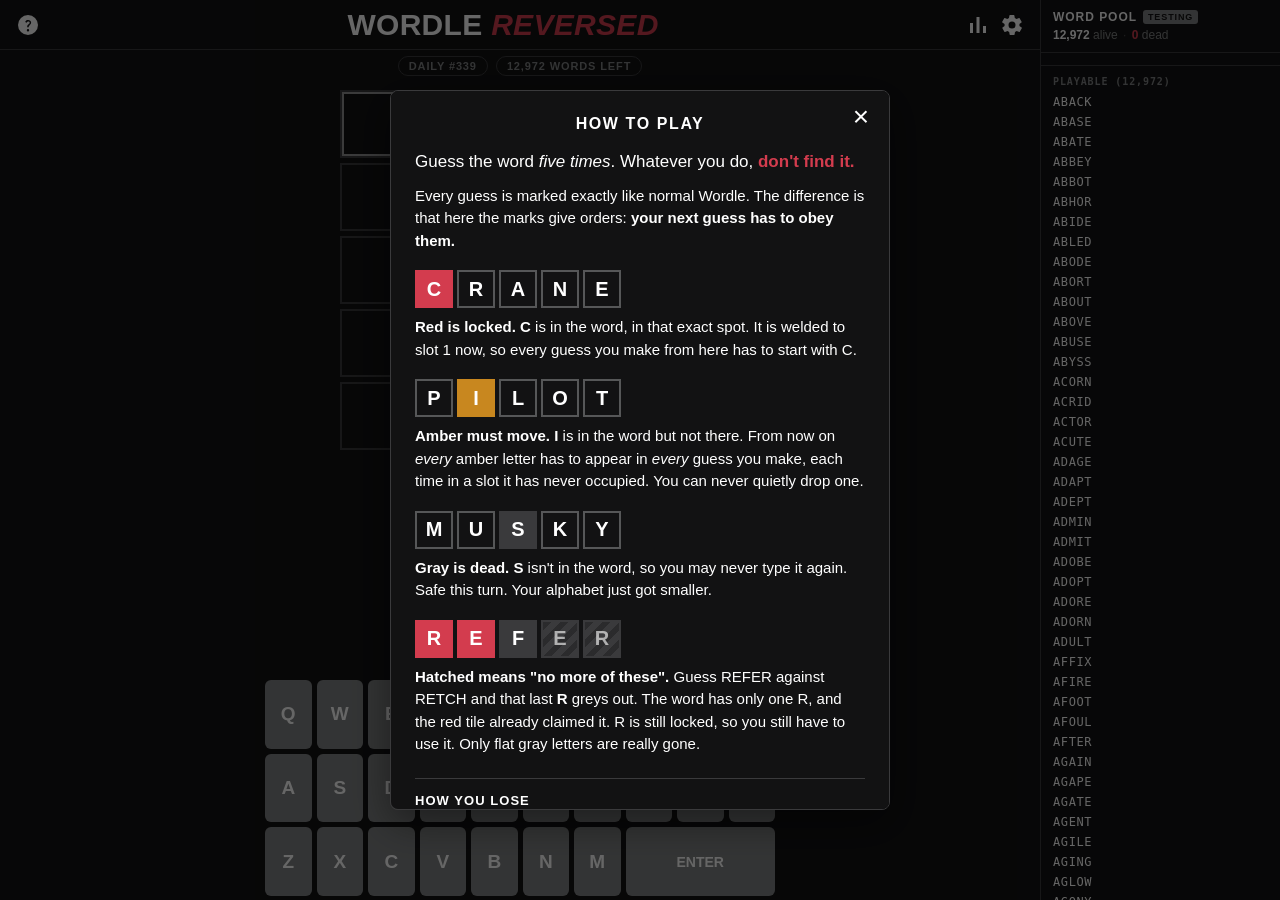
==== commit 48bdfc7d: "Five guesses, and the full dictionary by default Back to five guesses: engine, both string tables, t" ====
--- a/eng-us/index.html
+++ b/eng-us/index.html
@@ -1,9 +1,9 @@
 <!DOCTYPE html>
-<html lang="en-US" data-locale="en-US" data-version="bf07a35b01">
+<html lang="en-US" data-locale="en-US" data-version="c95bfe622a">
 <head>
 <meta charset="utf-8">
 <meta name="viewport" content="width=device-width, initial-scale=1, viewport-fit=cover, maximum-scale=1">
-<meta name="description" content="Wordle Reversed: the goal is to NOT find the word. Survive six guesses without being cornered into the answer.">
+<meta name="description" content="Wordle Reversed: the goal is to NOT find the word. Survive five guesses without being cornered into the answer.">
 <meta name="theme-color" content="#121213">
 <title>Wordle Reversed — OMRET</title>
 
@@ -16,9 +16,9 @@
 <meta property="og:site_name" content="OMRET">
 <meta property="og:locale" content="en_US">
 <meta property="og:title" content="Wordle Reversed: the word game where you have to miss">
-<meta property="og:description" content="Wordle Reversed: the goal is to NOT find the word. Survive six guesses without being cornered into the answer.">
+<meta property="og:description" content="Wordle Reversed: the goal is to NOT find the word. Survive five guesses without being cornered into the answer.">
 <meta property="og:url" content="https://azevedev.github.io/omret/eng-us/">
-<meta property="og:image" content="https://azevedev.github.io/omret/assets/og-en.jpg?v=bf07a35b01">
+<meta property="og:image" content="https://azevedev.github.io/omret/assets/og-en.jpg?v=c95bfe622a">
 <meta property="og:image:type" content="image/jpeg">
 <meta property="og:image:width" content="1200">
 <meta property="og:image:height" content="630">
@@ -26,10 +26,10 @@
 
 <meta name="twitter:card" content="summary_large_image">
 <meta name="twitter:title" content="Wordle Reversed: the word game where you have to miss">
-<meta name="twitter:description" content="Wordle Reversed: the goal is to NOT find the word. Survive six guesses without being cornered into the answer.">
-<meta name="twitter:image" content="https://azevedev.github.io/omret/assets/og-en.jpg?v=bf07a35b01">
-
-<link rel="stylesheet" href="../css/style.css?v=bf07a35b01">
+<meta name="twitter:description" content="Wordle Reversed: the goal is to NOT find the word. Survive five guesses without being cornered into the answer.">
+<meta name="twitter:image" content="https://azevedev.github.io/omret/assets/og-en.jpg?v=c95bfe622a">
+
+<link rel="stylesheet" href="../css/style.css?v=c95bfe622a">
 <link rel="icon" href="data:image/svg+xml,<svg xmlns='http://www.w3.org/2000/svg' viewBox='0 0 32 32'><rect width='32' height='32' rx='4' fill='%23d33c4e'/></svg>">
 </head>
 <body>
@@ -231,6 +231,6 @@
   </div>
 </div>
 
-<script type="module" src="../js/game.js?v=bf07a35b01"></script>
+<script type="module" src="../js/game.js?v=c95bfe622a"></script>
 </body>
 </html>
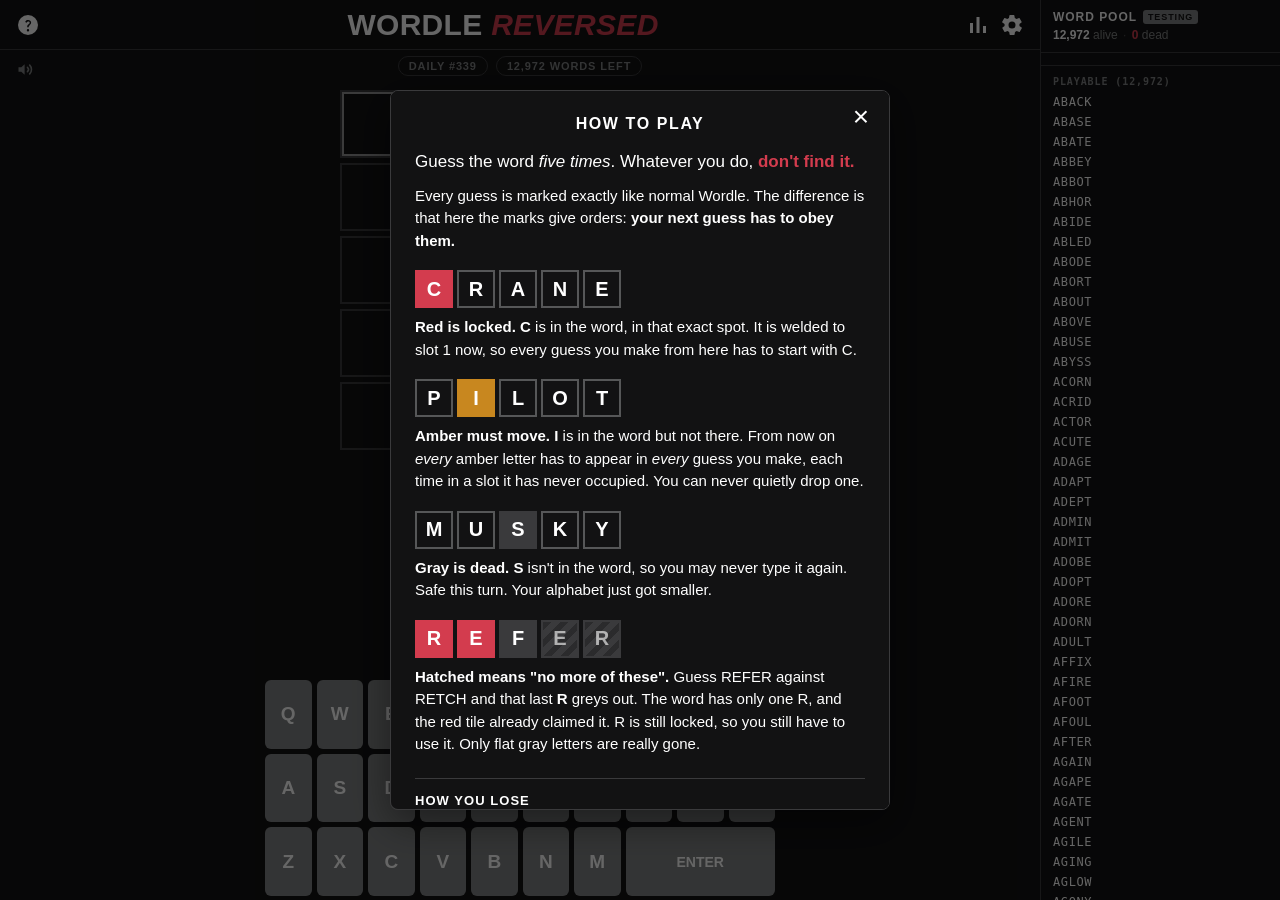
==== commit 9081f53a: "Quick mute button under the help icon Adds a small speaker button fixed just below the help icon, le" ====
--- a/eng-us/index.html
+++ b/eng-us/index.html
@@ -1,5 +1,5 @@
 <!DOCTYPE html>
-<html lang="en-US" data-locale="en-US" data-version="c95bfe622a">
+<html lang="en-US" data-locale="en-US" data-version="c1d59dcbd8">
 <head>
 <meta charset="utf-8">
 <meta name="viewport" content="width=device-width, initial-scale=1, viewport-fit=cover, maximum-scale=1">
@@ -18,7 +18,7 @@
 <meta property="og:title" content="Wordle Reversed: the word game where you have to miss">
 <meta property="og:description" content="Wordle Reversed: the goal is to NOT find the word. Survive five guesses without being cornered into the answer.">
 <meta property="og:url" content="https://azevedev.github.io/omret/eng-us/">
-<meta property="og:image" content="https://azevedev.github.io/omret/assets/og-en.jpg?v=c95bfe622a">
+<meta property="og:image" content="https://azevedev.github.io/omret/assets/og-en.jpg?v=c1d59dcbd8">
 <meta property="og:image:type" content="image/jpeg">
 <meta property="og:image:width" content="1200">
 <meta property="og:image:height" content="630">
@@ -27,9 +27,9 @@
 <meta name="twitter:card" content="summary_large_image">
 <meta name="twitter:title" content="Wordle Reversed: the word game where you have to miss">
 <meta name="twitter:description" content="Wordle Reversed: the goal is to NOT find the word. Survive five guesses without being cornered into the answer.">
-<meta name="twitter:image" content="https://azevedev.github.io/omret/assets/og-en.jpg?v=c95bfe622a">
-
-<link rel="stylesheet" href="../css/style.css?v=c95bfe622a">
+<meta name="twitter:image" content="https://azevedev.github.io/omret/assets/og-en.jpg?v=c1d59dcbd8">
+
+<link rel="stylesheet" href="../css/style.css?v=c1d59dcbd8">
 <link rel="icon" href="data:image/svg+xml,<svg xmlns='http://www.w3.org/2000/svg' viewBox='0 0 32 32'><rect width='32' height='32' rx='4' fill='%23d33c4e'/></svg>">
 </head>
 <body>
@@ -50,6 +50,22 @@
     </button>
   </div>
 </header>
+
+<!-- Quick mute, tucked under the help button. Mirrors the Sound setting. -->
+<button class="mute-btn" id="btn-mute" aria-pressed="false">
+  <svg class="ico-on" viewBox="0 0 24 24" aria-hidden="true">
+    <path d="M4 9.5h3.2L11 6v12l-3.8-3.5H4z"/>
+    <path d="M14.2 9.4a3.7 3.7 0 010 5.2" fill="none" stroke="currentColor"
+          stroke-width="1.8" stroke-linecap="round"/>
+    <path d="M16.8 7a7.2 7.2 0 010 10" fill="none" stroke="currentColor"
+          stroke-width="1.8" stroke-linecap="round"/>
+  </svg>
+  <svg class="ico-off" viewBox="0 0 24 24" aria-hidden="true">
+    <path d="M4 9.5h3.2L11 6v12l-3.8-3.5H4z"/>
+    <path d="M15 9.6l5.2 5.2M20.2 9.6L15 14.8" fill="none" stroke="currentColor"
+          stroke-width="1.9" stroke-linecap="round"/>
+  </svg>
+</button>
 
 <main class="main">
   <div class="status-bar">
@@ -175,6 +191,14 @@
     </div>
 
     <div class="setting">
+      <div>
+        <div class="setting-name" data-i18n="settings.sound"></div>
+        <div class="setting-desc" data-i18n="settings.soundDesc"></div>
+      </div>
+      <button class="switch" id="opt-sound" role="switch"><span></span></button>
+    </div>
+
+    <div class="setting">
       <div><div class="setting-name" data-i18n="settings.dark"></div></div>
       <button class="switch" id="opt-dark" role="switch"><span></span></button>
     </div>
@@ -231,6 +255,6 @@
   </div>
 </div>
 
-<script type="module" src="../js/game.js?v=c95bfe622a"></script>
+<script type="module" src="../js/game.js?v=c1d59dcbd8"></script>
 </body>
 </html>
--- a/css/style.css
+++ b/css/style.css
@@ -111,6 +111,38 @@
 .icon-btn:hover { background: color-mix(in srgb, var(--fg) 12%, transparent); }
 .icon-btn svg { width: 24px; height: 24px; fill: currentColor; }
 
+/* ── Quick mute ──────────────────────────────────────────────────────── */
+
+/* Sits directly under the help button, level with the status pills, where the
+   row is empty at every width. Fixed, so it never nudges the board off centre. */
+.mute-btn {
+  position: fixed;
+  left: 10px;
+  top: calc(var(--header-h) + 4px);
+  z-index: 25;
+  width: 30px;
+  height: 30px;
+  padding: 0;
+  border: 0;
+  border-radius: 50%;
+  background: none;
+  color: var(--fg-dim);
+  cursor: pointer;
+  display: grid;
+  place-items: center;
+  transition: color .15s, background-color .15s, transform .1s;
+}
+
+.mute-btn:hover { color: var(--fg); background: color-mix(in srgb, var(--fg) 12%, transparent); }
+.mute-btn:active { transform: scale(.92); }
+.mute-btn svg { width: 21px; height: 21px; fill: currentColor; }
+.mute-btn .ico-off { display: none; }
+
+/* Pressed means muted: the crossed speaker takes over and turns red. */
+.mute-btn[aria-pressed="true"] { color: var(--locked); }
+.mute-btn[aria-pressed="true"] .ico-on { display: none; }
+.mute-btn[aria-pressed="true"] .ico-off { display: block; }
+
 /* ── Main / board ────────────────────────────────────────────────────── */
 
 .main {
@@ -1082,6 +1114,15 @@
   .mini { width: 32px; height: 32px; font-size: 17px; }
 }
 
+/* Narrow screens: the status pills otherwise span the full width and run under
+   the fixed mute button, so make room for it and tighten them to suit. */
+@media (max-width: 430px) {
+  .status-bar { padding-left: 42px; padding-right: 6px; gap: 5px; }
+  .status-pill { font-size: 10px; padding: 3px 7px; letter-spacing: .04em; }
+  #status-pool[data-level="danger"] { font-size: 10px; }
+  #status-pool[data-level="critical"] { font-size: 11px; padding: 4px 9px; }
+}
+
 @media (prefers-reduced-motion: reduce) {
   *, *::before, *::after {
     animation-duration: .01ms !important;
